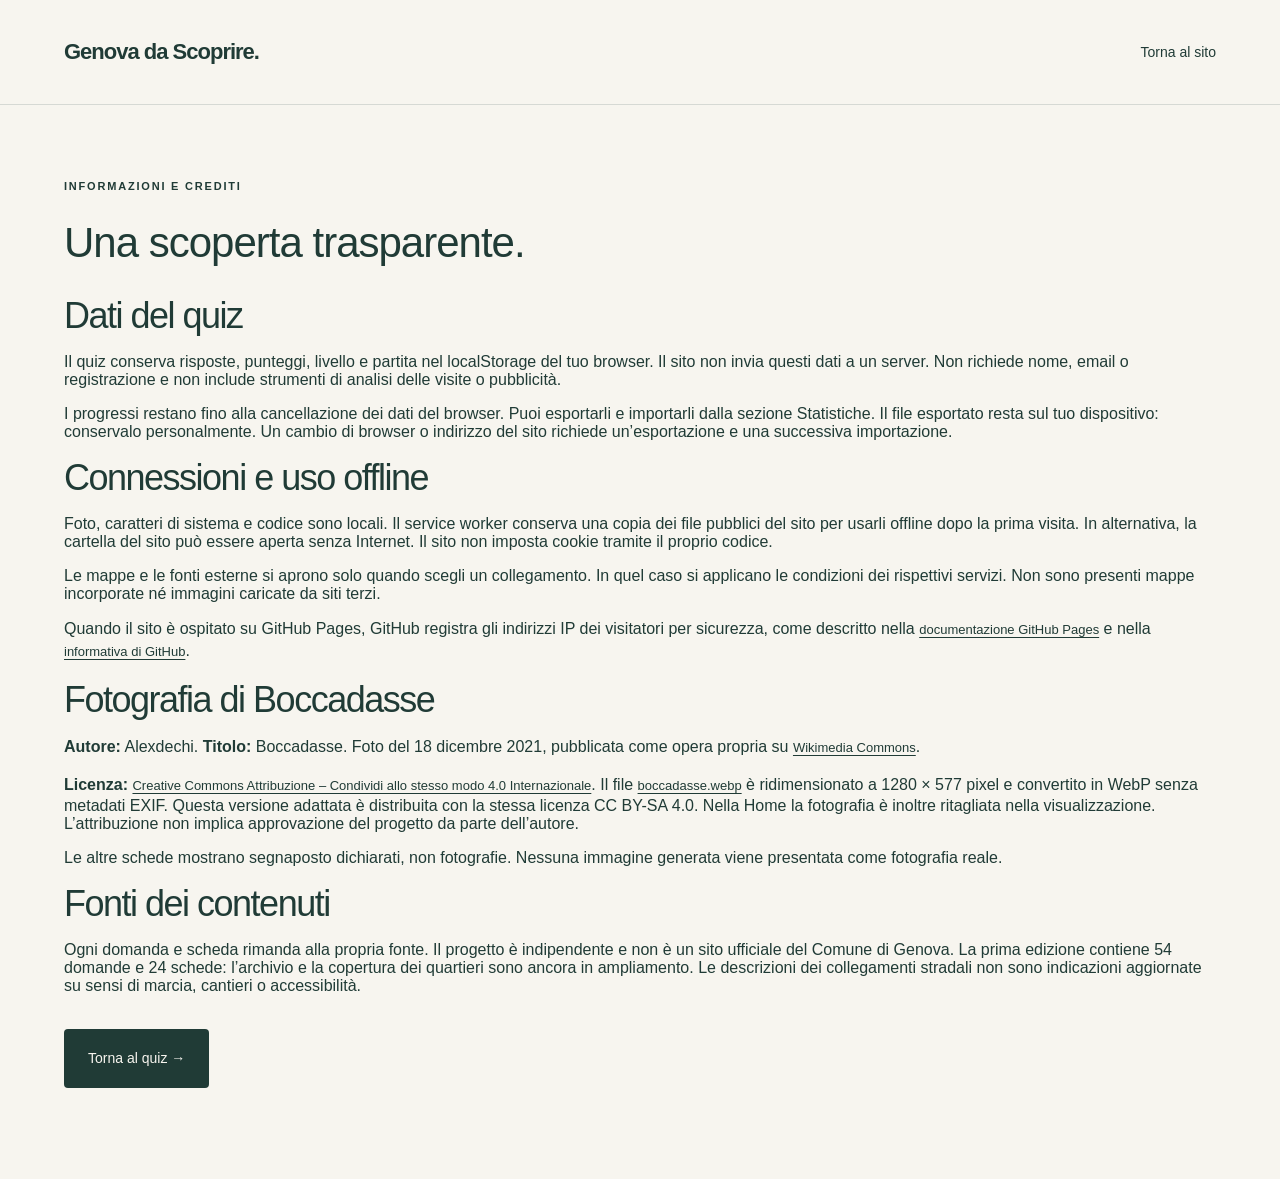
==== informazioni.html @ e796b28d "Prepara Genova da Scoprire con quiz, luoghi e statistiche Versione verificata in ramo separato. Ness" ====
<!doctype html>
<html lang="it"><head><meta charset="utf-8"><meta name="viewport" content="width=device-width, initial-scale=1"><meta name="referrer" content="no-referrer"><title>Informazioni e crediti — Genova da Scoprire</title><link rel="stylesheet" href="style.css"></head>
<body><header class="header"><a class="brand" href="index.html">Genova da Scoprire.</a><nav aria-label="Navigazione"><a href="index.html">Torna al sito</a></nav></header><main class="section">
<p class="eyebrow">INFORMAZIONI E CREDITI</p><h1 style="font-size:42px;letter-spacing:-1px">Una scoperta trasparente.</h1>
<h2>Dati del quiz</h2><p>Il quiz conserva risposte, punteggi, livello e partita nel localStorage del tuo browser. Il sito non invia questi dati a un server. Non richiede nome, email o registrazione e non include strumenti di analisi delle visite o pubblicità.</p><p>I progressi restano fino alla cancellazione dei dati del browser. Puoi esportarli e importarli dalla sezione Statistiche. Il file esportato resta sul tuo dispositivo: conservalo personalmente. Un cambio di browser o indirizzo del sito richiede un’esportazione e una successiva importazione.</p>
<h2>Connessioni e uso offline</h2><p>Foto, caratteri di sistema e codice sono locali. Il service worker conserva una copia dei file pubblici del sito per usarli offline dopo la prima visita. In alternativa, la cartella del sito può essere aperta senza Internet. Il sito non imposta cookie tramite il proprio codice.</p><p>Le mappe e le fonti esterne si aprono solo quando scegli un collegamento. In quel caso si applicano le condizioni dei rispettivi servizi. Non sono presenti mappe incorporate né immagini caricate da siti terzi.</p><p>Quando il sito è ospitato su GitHub Pages, GitHub registra gli indirizzi IP dei visitatori per sicurezza, come descritto nella <a class="text-link" href="https://docs.github.com/en/pages/getting-started-with-github-pages/what-is-github-pages" target="_blank" rel="noopener noreferrer">documentazione GitHub Pages</a> e nella <a class="text-link" href="https://docs.github.com/en/site-policy/privacy-policies/github-general-privacy-statement" target="_blank" rel="noopener noreferrer">informativa di GitHub</a>.</p>
<h2>Fotografia di Boccadasse</h2><p><strong>Autore:</strong> Alexdechi. <strong>Titolo:</strong> Boccadasse. Foto del 18 dicembre 2021, pubblicata come opera propria su <a class="text-link" href="https://commons.wikimedia.org/wiki/File:Boccadasse.jpg" target="_blank" rel="noopener noreferrer">Wikimedia Commons</a>.</p><p><strong>Licenza:</strong> <a class="text-link" href="https://creativecommons.org/licenses/by-sa/4.0/" target="_blank" rel="noopener noreferrer">Creative Commons Attribuzione – Condividi allo stesso modo 4.0 Internazionale</a>. Il file <a class="text-link" href="assets/boccadasse.webp">boccadasse.webp</a> è ridimensionato a 1280 × 577 pixel e convertito in WebP senza metadati EXIF. Questa versione adattata è distribuita con la stessa licenza CC BY-SA 4.0. Nella Home la fotografia è inoltre ritagliata nella visualizzazione. L’attribuzione non implica approvazione del progetto da parte dell’autore.</p><p>Le altre schede mostrano segnaposto dichiarati, non fotografie. Nessuna immagine generata viene presentata come fotografia reale.</p>
<h2>Fonti dei contenuti</h2><p>Ogni domanda e scheda rimanda alla propria fonte. Il progetto è indipendente e non è un sito ufficiale del Comune di Genova. La prima edizione contiene 54 domande e 24 schede: l’archivio e la copertura dei quartieri sono ancora in ampliamento. Le descrizioni dei collegamenti stradali non sono indicazioni aggiornate su sensi di marcia, cantieri o accessibilità.</p><p><a class="button" href="index.html#quiz">Torna al quiz →</a></p></main></body></html>
---- style.css ----
:root{--paper:#f7f5ef;--ink:#203b36;--accent:#d9fa72;--muted:#67756b}*{box-sizing:border-box}html{scroll-behavior:smooth;scroll-padding-top:24px}body{margin:0;background:var(--paper);color:var(--ink);font-family:Arial,Helvetica,sans-serif}a{color:inherit;text-decoration:none}button{font:inherit;color:inherit;cursor:pointer}button,a{-webkit-tap-highlight-color:transparent}a:focus-visible,button:focus-visible{outline:3px solid #ae562f;outline-offset:5px}.header{max-width:1440px;margin:auto;padding:30px 5%;display:flex;justify-content:space-between;align-items:center;border-bottom:1px solid #203b3626}.brand{font-weight:800;font-size:22px;letter-spacing:-1px}.brand-dot{color:#8a9c35}.mark{display:inline-flex;background:var(--ink);color:var(--accent);width:33px;height:33px;align-items:center;justify-content:center;border-radius:50%;margin-right:8px}nav{display:flex;gap:30px;align-items:center;font-size:14px}.nav-button{border:1px solid #203b3660;border-radius:30px;padding:13px 20px}.hero{max-width:1440px;margin:auto;padding:64px 5% 60px;display:grid;grid-template-columns:1fr 1fr;gap:60px}.eyebrow{font-size:11px;letter-spacing:1.8px;font-weight:700;margin:0 0 22px}h1{font-size:clamp(52px,6vw,86px);font-weight:500;line-height:1.02;letter-spacing:-5px;margin:30px 0}h1 em{font-family:Georgia,serif;font-weight:400}.intro{max-width:350px;font-size:17px;line-height:1.65;color:var(--muted)}.button{display:inline-flex;gap:35px;background:var(--ink);color:var(--paper);padding:19px 24px;border-radius:4px;font-size:14px;margin-top:18px}.button:hover{background:#34594e}.hero-note{font-size:11px;display:flex;gap:10px;align-items:center;margin-top:36px;color:var(--muted)}.small-line{width:25px;height:1px;background:var(--muted)}.hero-art{min-height:515px;background:#cad6c9;position:relative;overflow:hidden;border-radius:130px 8px 8px 8px;isolation:isolate}.sun{width:125px;height:125px;background:#f5e6ac;border-radius:50%;position:absolute;top:75px;right:65px}.sea{position:absolute;bottom:0;width:100%;height:43%;background:repeating-linear-gradient(175deg,#5f8d89 0px,#5f8d89 30px,#769e96 31px,#769e96 33px)}.buildings{position:absolute;bottom:30%;left:7%;right:7%;height:50%;display:flex;align-items:flex-end;transform:rotate(-3deg)}.house{position:relative;flex:1;background:#b95e43;border-top:13px solid #654a3e;box-shadow:5px 0 0 #203b3620}.house:after{content:"";position:absolute;inset:20px 13px;background:repeating-linear-gradient(0deg,transparent 0 21px,#394f45 21px 39px,transparent 39px 59px);border-left:6px solid #ffffff30;border-right:6px solid #ffffff30}.h1{height:68%;background:#c99a59}.h2{height:94%;background:#c76d54}.h3{height:80%;background:#e0bf8a}.h4{height:100%;background:#cb9665}.h5{height:60%;background:#b65a46}.art-caption{position:absolute;bottom:20px;left:25px;right:25px;display:flex;justify-content:space-between;color:white;font-size:10px;letter-spacing:1px}.art-stamp{position:absolute;bottom:75px;right:25px;border-radius:50%;width:105px;height:105px;background:var(--accent);display:flex;align-items:center;justify-content:center;transform:rotate(10deg);font-family:Georgia,serif;font-style:italic;font-size:21px;text-align:center}.ticker{background:var(--accent);padding:22px 5%;display:flex;justify-content:space-around;gap:25px;font-size:11px;letter-spacing:2px;align-items:center}.ticker b{font-size:22px}.section{max-width:1440px;margin:auto;padding:75px 5%}.section-heading{display:flex;justify-content:space-between;align-items:end;gap:20px}h2{font-size:36px;font-weight:500;letter-spacing:-1.5px;margin:0}.section-heading>p{font-size:14px;color:var(--muted);line-height:1.6}.filters{display:flex;gap:10px;flex-wrap:wrap;margin:32px 0}.filters button{border:1px solid #203b362b;padding:11px 19px;background:transparent;border-radius:25px;font-size:12px}.filters button.active{color:var(--paper);background:var(--ink)}.cards{display:grid;grid-template-columns:repeat(3,1fr);gap:25px}.card[hidden]{display:none}.card-art{height:220px;position:relative;overflow:hidden;border-radius:5px}.card-art>span{position:absolute;top:15px;left:15px;background:var(--paper);border-radius:50%;width:30px;height:30px;display:grid;place-items:center;font-size:11px;z-index:2}.alley{background:linear-gradient(80deg,#c28b63 0 34%,transparent 34%),linear-gradient(-80deg,#bb674d 0 34%,#d4d9bf 34%)}.arch{position:absolute;bottom:0;left:38%;width:25%;height:65%;background:#345347;border-radius:80px 80px 0 0;border:12px solid #d8bc8b}.coast{background:linear-gradient(#b9d0c8 55%,#648e8d 55%)}.mini-houses{position:absolute;bottom:30%;left:15%;width:72%;height:48%;background:linear-gradient(90deg,#bb6851 0 22%,#d6b47a 22% 43%,#df9675 43% 65%,#e3cba4 65% 83%,#bd7752 83%);clip-path:polygon(0 30%,22% 30%,22% 0,43% 0,43% 15%,65% 15%,65% 35%,83% 35%,83% 20%,100% 20%,100% 100%,0 100%)}.hills{background:linear-gradient(#d0dccb 60%,#70978c 60%)}.hill-line{position:absolute;bottom:0;left:-10%;height:70%;width:120%;background:repeating-linear-gradient(90deg,#b58766 0 18px,#d1ac80 18px 38px);clip-path:polygon(0 75%,15% 50%,25% 55%,38% 30%,48% 40%,55% 20%,65% 45%,75% 30%,90% 70%,100% 65%,100% 100%,0 100%)}.card-info{padding:24px 0}.card-info .eyebrow{margin-bottom:12px;font-size:10px}h3{font-weight:500;font-size:23px;letter-spacing:-.7px;margin:0 0 13px}.card-info>p:not(.eyebrow){font-size:14px;line-height:1.7;color:var(--muted)}.detail{width:100%;display:flex;justify-content:space-between;background:none;border:0;border-top:1px solid #203b3630;padding:17px 0 0;margin-top:22px;text-align:left;font-size:12px}.filter-status{font-size:12px;color:var(--muted)}.about{position:relative;border-top:1px solid #203b3630;padding-right:25%}.about>p:not(.eyebrow){max-width:660px;line-height:1.8;color:var(--muted)}.about-symbol{position:absolute;right:8%;top:75px;font-size:100px;color:#a0ad64}footer{padding:30px 5%;border-top:1px solid #203b3630;display:flex;align-items:center;justify-content:space-between;font-size:12px}footer p{color:var(--muted)}dialog{border:0;background:var(--paper);color:var(--ink);border-radius:12px;padding:40px;max-width:560px;width:calc(100% - 32px)}dialog::backdrop{background:#142c29aa}dialog h2{margin-bottom:20px}dialog p{line-height:1.7}.close{position:absolute;right:15px;top:10px;font-size:28px;border:0;background:none}.dialog-tip{padding:15px;background:#e7ecdc;font-size:14px}@media(max-width:800px){.header{padding:20px 5%}.brand{font-size:18px}nav{gap:15px}nav .nav-button{display:none}.hero{gap:25px;padding-top:35px}h1{font-size:58px;letter-spacing:-3px}.hero-art{min-height:440px}.art-caption{flex-direction:column;gap:7px}.section-heading{align-items:start;flex-direction:column}.cards{gap:18px}h3{font-size:20px}.ticker{overflow:hidden;white-space:nowrap}.ticker span:last-child,.ticker b:last-of-type{display:none}}@media(max-width:580px){nav{font-size:12px}.mark{display:none}.hero{grid-template-columns:1fr}.hero-art{min-height:360px;order:2;border-radius:80px 8px 8px 8px}.hero-note{margin-top:24px}h1{font-size:64px}.hero-copy .eyebrow{font-size:9px}.cards{grid-template-columns:1fr}.card-art{height:240px}.section{padding:45px 5%}h2{font-size:30px}.ticker{justify-content:flex-start;font-size:9px}.ticker span:nth-of-type(3){display:none}.about{padding-right:5%}.about-symbol{display:none}footer{flex-wrap:wrap;gap:20px}footer p{display:none}}@media(prefers-reduced-motion:reduce){html{scroll-behavior:auto}}

/* Quiz */
[hidden]{display:none!important}
.quiz{border-top:1px solid #203b3630}
.quiz>p:not(.eyebrow){color:var(--muted);line-height:1.7}
#quiz-questions{display:grid;grid-template-columns:1fr;gap:22px;margin-top:32px}
.quiz fieldset{min-width:0;margin:0;padding:22px;border:1px solid #203b3640;border-radius:8px}
.quiz legend{padding:0 8px;font-weight:700;line-height:1.5}
.quiz label{display:flex;align-items:center;gap:12px;padding:12px 8px;cursor:pointer;border-radius:4px;line-height:1.5}
.quiz label:hover{background:#e7ecdc}
.quiz input{accent-color:var(--ink);width:18px;height:18px;flex-shrink:0}
.quiz input:focus-visible{outline:3px solid #ae562f;outline-offset:3px}
.quiz .button{border:0}
.quiz-feedback{border-top:1px solid #203b3630;padding-top:14px;font-size:14px;line-height:1.6}
.quiz-correct{background:#edf4db}
#quiz-result{margin-top:28px;padding:24px;background:#e7ecdc;border-radius:8px}
#quiz-score{scroll-margin-top:30px}
@media(max-width:800px){#quiz-questions{grid-template-columns:1fr}.header nav{flex-wrap:wrap;gap:12px}}
@media(max-width:580px){.header{gap:12px;flex-wrap:wrap}}
.quiz-incorrect{background:#faeee5}
.quiz-actions{display:flex;align-items:center;gap:24px;flex-wrap:wrap;margin-top:20px}
.quiz-actions .button{margin-top:0}
.quiz-reset{background:transparent;border:1px solid #203b3660;border-radius:4px;padding:14px 18px}
#quiz-progress{font-weight:700}
#quiz-storage{font-size:13px}
.quiz legend:focus{outline:3px solid #ae562f;outline-offset:4px}

/* Genova da Scoprire: conserva la palette e la struttura del progetto originale. */
.header{gap:24px}.header nav a{padding:10px 0;min-height:44px;display:inline-flex;align-items:center}.hero{align-items:center}.hero h1{font-size:clamp(52px,6.5vw,90px);letter-spacing:-4px}.subtitle{font-size:21px;line-height:1.5;max-width:460px}.intro{max-width:450px}.hero-actions{display:flex;flex-wrap:wrap;gap:12px}.button{border:0;min-height:48px;line-height:1.5}.button.secondary{background:transparent;border:1px solid var(--ink);color:var(--ink)}.hero-photo{margin:0;align-self:stretch;display:flex;flex-direction:column;min-width:0}.hero-photo>img{width:100%;height:490px;object-fit:cover;border-radius:120px 8px 8px 8px;object-position:55% center}.hero-photo figcaption{font-size:11px;line-height:1.6;padding-top:14px;color:var(--muted)}.hero-photo figcaption>span{display:block;letter-spacing:1.4px;font-weight:bold;margin-bottom:6px}.hero-photo figcaption a{text-decoration:underline}.explore-controls{display:grid;grid-template-columns:2fr 1fr;gap:20px;margin-top:28px}.explore-controls label{display:grid;gap:9px;font-size:14px}.explore-controls input,.explore-controls select{width:100%;min-width:0;padding:14px 12px;background:#fffdf8;border:1px solid #203b3655;border-radius:6px;font:inherit;color:var(--ink)}.cards>.card{border-bottom:1px solid #203b3630}.card>img{width:100%;height:190px;object-fit:cover;border-radius:6px}.photo-placeholder{height:190px;display:flex;flex-direction:column;justify-content:center;align-items:center;gap:8px;border-radius:6px;background:#e6eadf;color:#4d6257;text-align:center;padding:20px}.photo-placeholder>span:first-child{font-family:Georgia,serif;font-size:34px;color:#82915f}.photo-placeholder>span:nth-child(2){font-family:Georgia,serif;font-size:20px}.photo-placeholder small{font-size:11px}.card-info .eyebrow{line-height:1.6}.detail{min-height:48px;font-size:14px}.muted{font-size:13px;color:var(--muted);line-height:1.7}.level-grid{display:grid;grid-template-columns:repeat(3,1fr);gap:16px;margin:28px 0}.level-card{display:flex;flex-direction:column;text-align:left;gap:15px;border:1px solid #203b3650;background:transparent;padding:24px 20px;border-radius:8px;min-height:190px}.level-card .eyebrow{margin:0;font-size:10px;line-height:1.6}.level-card strong{font-family:Georgia,serif;font-size:25px;font-weight:400}.level-card>span:last-child{font-size:14px;line-height:1.6}.level-card:hover{background:#e7ecdc}.level-card.selected{background:var(--ink);color:var(--paper)}.quiz-top{display:flex;justify-content:space-between;gap:15px;flex-wrap:wrap}progress{width:100%;height:8px;accent-color:var(--ink)}.quiz label{min-height:52px;margin:8px 0;border:1px solid #203b3630;padding:14px}.quiz label.answer-correct{background:#e4efca;border-color:#64773a}.quiz label.answer-wrong{background:#f6e3d7;border-color:#a66040}.quiz label:has(input:disabled){cursor:default}.quiz input:disabled{opacity:1}.quiz legend{font-size:20px}.text-link{text-decoration:underline;text-underline-offset:3px;font-size:13px;line-height:1.7;overflow-wrap:anywhere}.statistics{border-top:1px solid #203b3630}.statistics>p{line-height:1.7}.stats-grid{display:grid;grid-template-columns:repeat(3,1fr);gap:18px;margin:30px 0}.stats-grid>div{padding:28px 20px;background:#e7ecdc;border-radius:8px;display:grid;gap:12px}.stats-grid strong{font-family:Georgia,serif;font-size:42px;font-weight:400}.stats-grid span{font-size:14px}.table-scroll{overflow-x:auto}table{border-collapse:collapse;width:100%;text-align:left;font-size:14px}caption{text-align:left;font-weight:bold;padding:15px 0}th,td{padding:16px 12px;border-bottom:1px solid #203b3630;line-height:1.5}thead{background:#e7ecdc}.backup-controls{display:flex;gap:12px;flex-wrap:wrap;margin-top:25px}.quiz-reset{min-height:48px}.import-label{display:flex;align-items:center;gap:10px;flex-wrap:wrap;cursor:pointer}.import-label input{font:inherit;max-width:220px;font-size:12px}details{margin-top:24px;font-size:14px;line-height:1.7}summary{cursor:pointer;min-height:44px;padding:12px 0;font-weight:bold}#dialog-image>img{width:100%;height:auto;border-radius:6px}dialog{max-height:90vh;overflow:auto}dialog h3{margin-top:25px}.skip-link{position:absolute;top:-100px;left:15px;background:var(--ink);color:white;padding:16px;z-index:10}.skip-link:focus{top:10px}input:focus-visible,select:focus-visible,summary:focus-visible{outline:3px solid #ae562f;outline-offset:4px}
@media(min-width:1100px){.cards{grid-template-columns:repeat(4,1fr)}}
@media(max-width:900px){.header{flex-wrap:wrap}.header nav{gap:22px}.hero{gap:30px}.hero-photo>img{height:440px}.hero h1{font-size:62px}.level-card{padding:20px 16px}.level-card strong{font-size:22px}}
@media(max-width:650px){.hero{grid-template-columns:1fr}.hero h1{font-size:64px;letter-spacing:-3px}.hero-photo>img{height:320px;border-radius:70px 6px 6px 6px}.hero-note{line-height:1.6}.explore-controls{grid-template-columns:1fr}.level-grid{grid-template-columns:1fr}.level-card{min-height:0;gap:10px}.stats-grid{gap:8px}.stats-grid>div{padding:20px 10px}.stats-grid strong{font-size:32px}.stats-grid span{font-size:12px}.cards{grid-template-columns:1fr}.header nav{width:100%;justify-content:space-between;gap:8px;font-size:13px}.header .brand{font-size:22px}.ticker{gap:18px}.ticker span:nth-of-type(n+4),.ticker b:nth-of-type(n+3){display:none}.about{padding-right:5%}dialog{padding:34px 24px}.quiz fieldset{padding:18px 12px}.quiz legend{font-size:18px}}
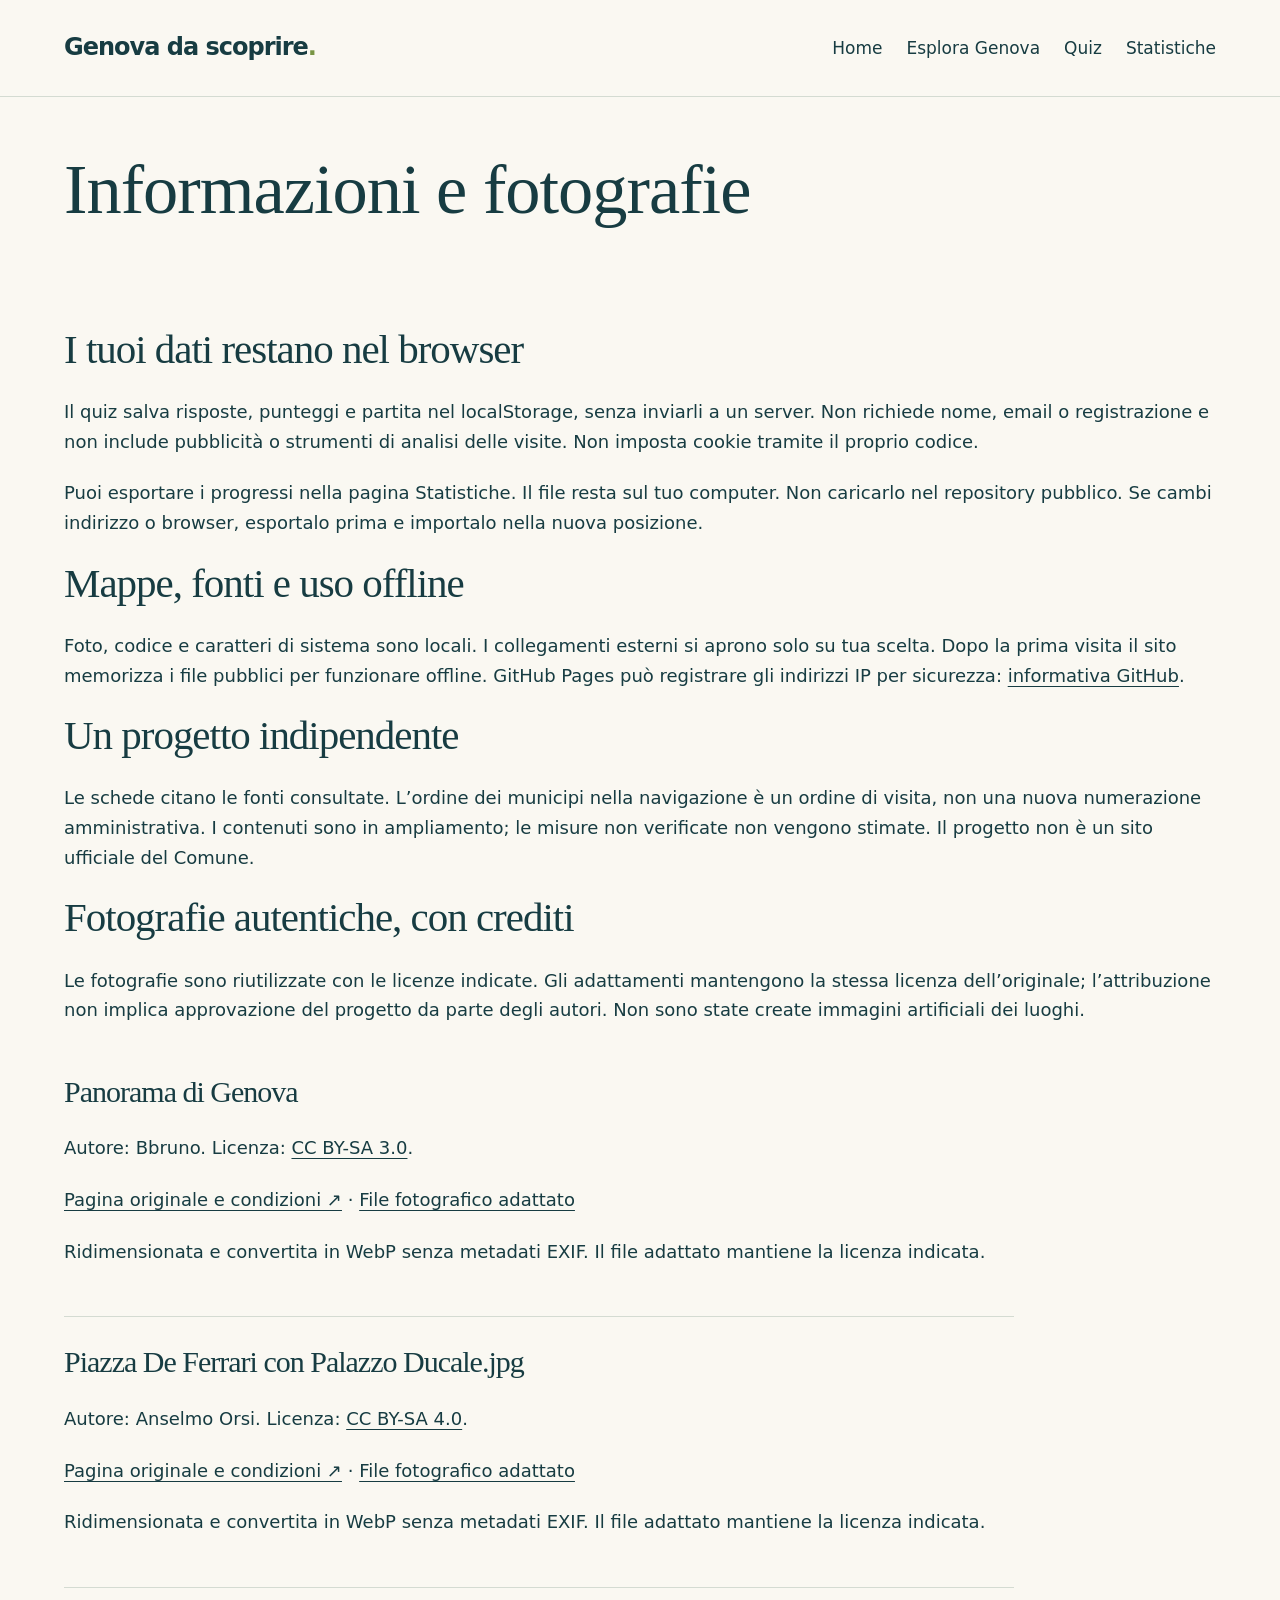
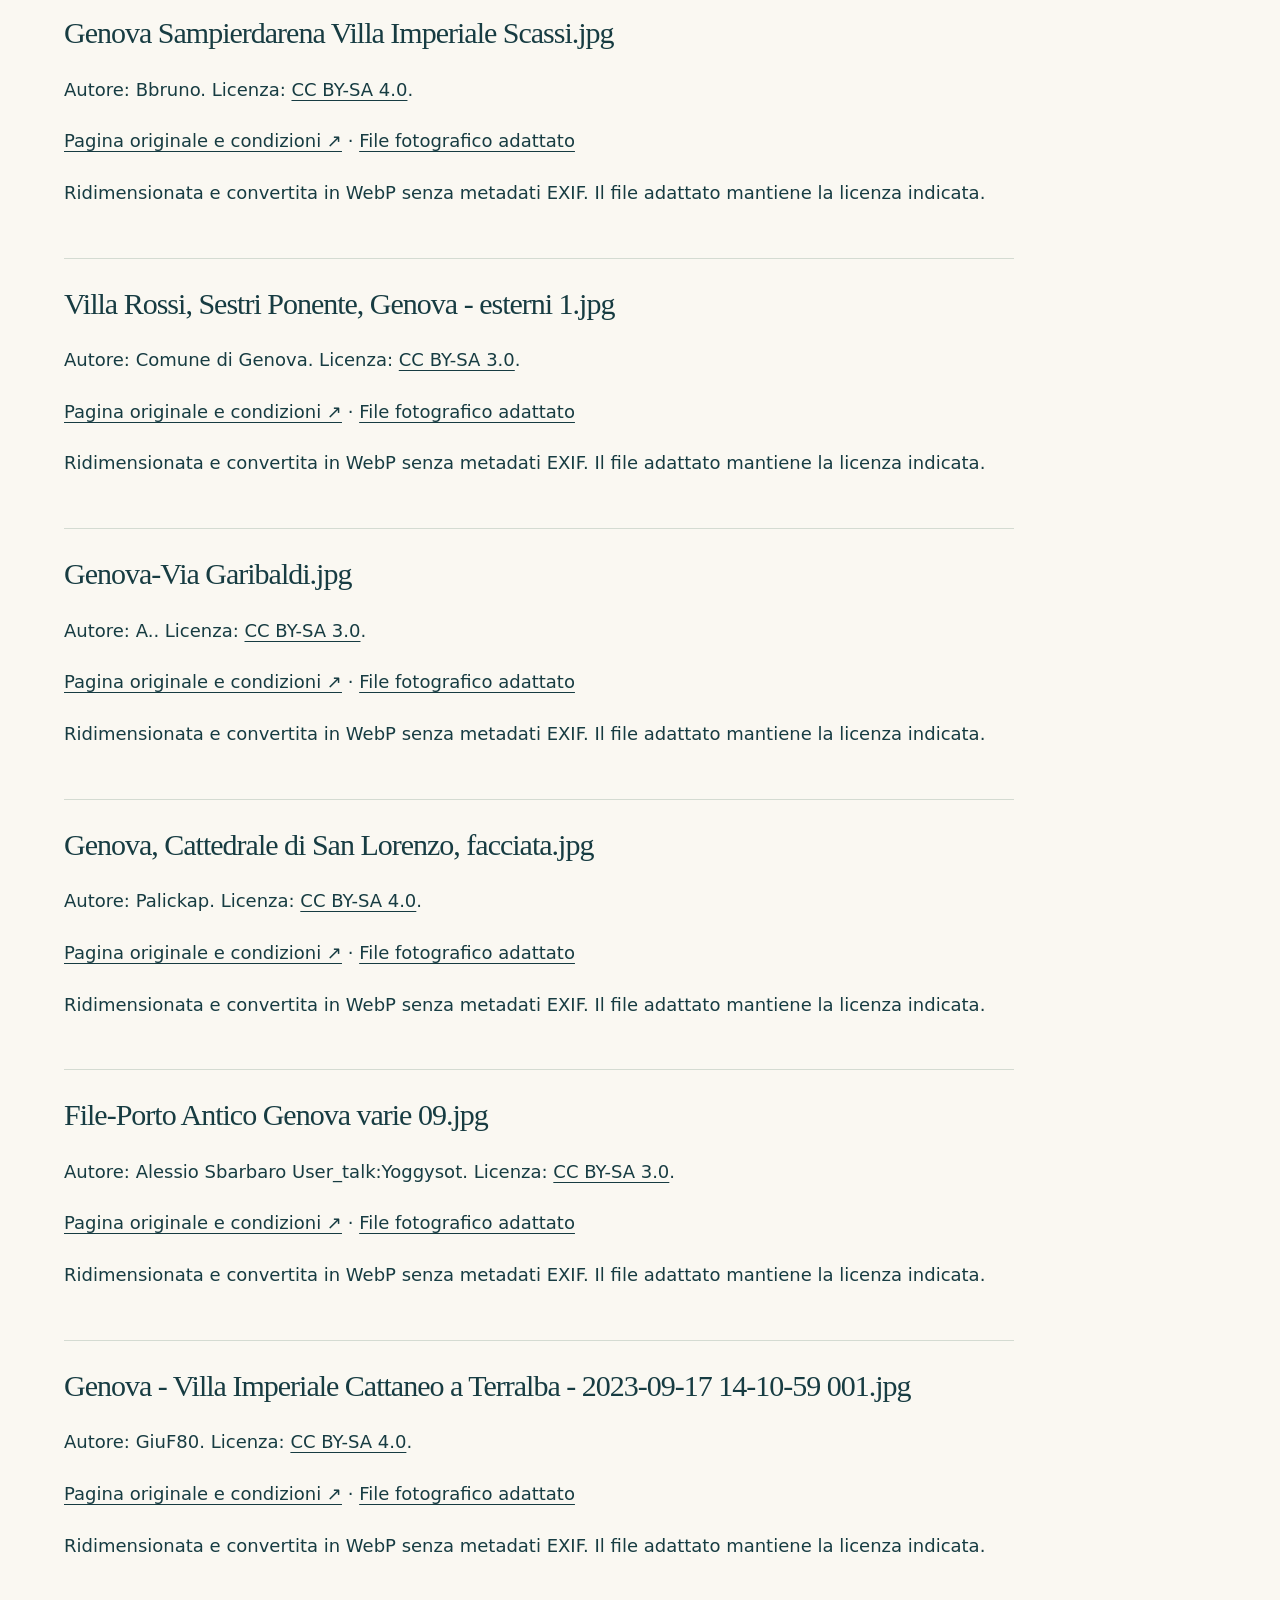
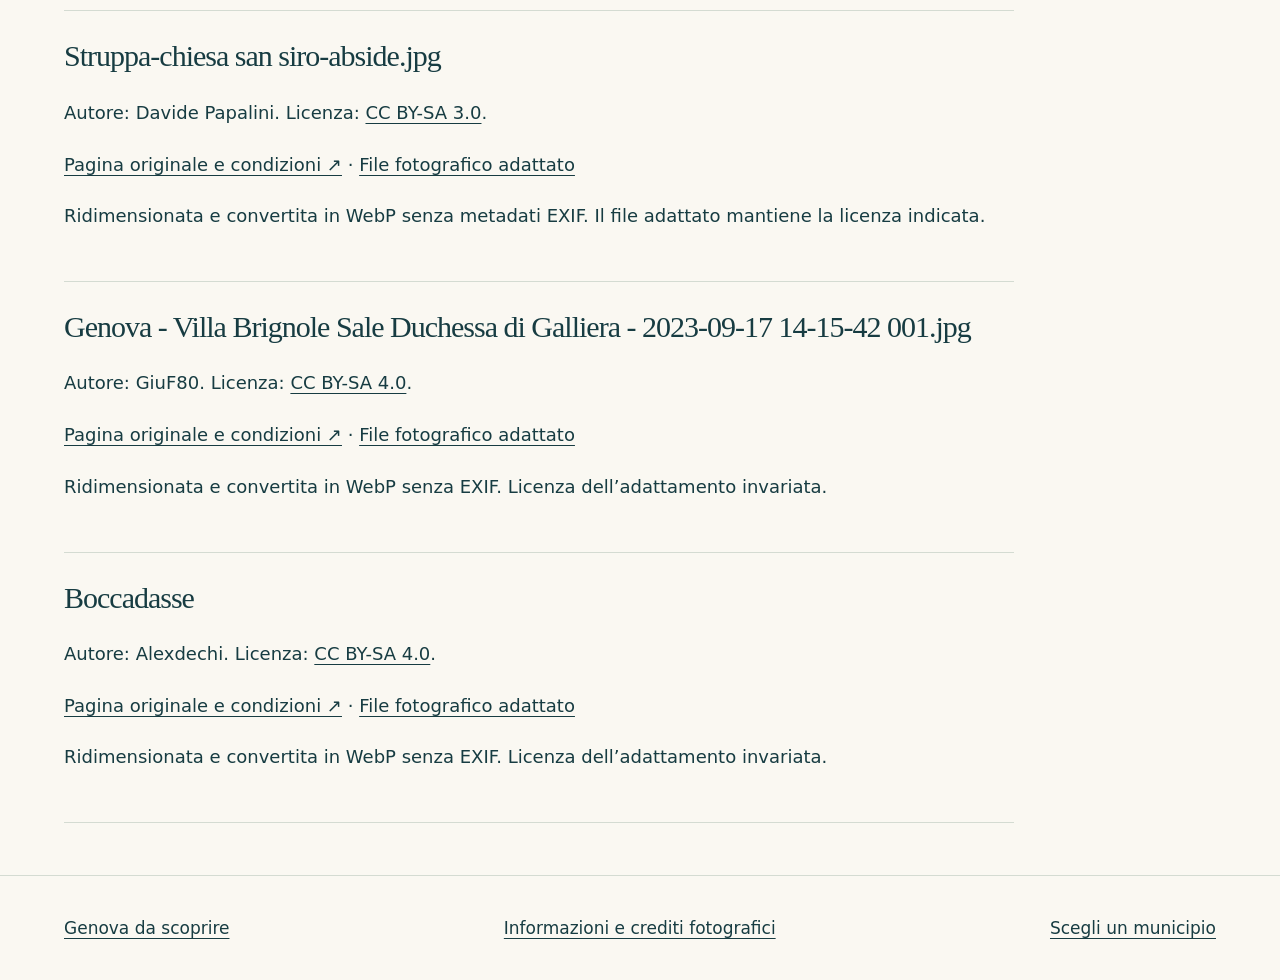
==== commit 23ee9a57: "Prepara navigazione turistica per municipi, quiz separato e SEO Home con panorama autentico, pagine " ====
--- a/informazioni.html
+++ b/informazioni.html
@@ -1,8 +1 @@
-<!doctype html>
-<html lang="it"><head><meta charset="utf-8"><meta name="viewport" content="width=device-width, initial-scale=1"><meta name="referrer" content="no-referrer"><title>Informazioni e crediti — Genova da Scoprire</title><link rel="stylesheet" href="style.css"></head>
-<body><header class="header"><a class="brand" href="index.html">Genova da Scoprire.</a><nav aria-label="Navigazione"><a href="index.html">Torna al sito</a></nav></header><main class="section">
-<p class="eyebrow">INFORMAZIONI E CREDITI</p><h1 style="font-size:42px;letter-spacing:-1px">Una scoperta trasparente.</h1>
-<h2>Dati del quiz</h2><p>Il quiz conserva risposte, punteggi, livello e partita nel localStorage del tuo browser. Il sito non invia questi dati a un server. Non richiede nome, email o registrazione e non include strumenti di analisi delle visite o pubblicità.</p><p>I progressi restano fino alla cancellazione dei dati del browser. Puoi esportarli e importarli dalla sezione Statistiche. Il file esportato resta sul tuo dispositivo: conservalo personalmente. Un cambio di browser o indirizzo del sito richiede un’esportazione e una successiva importazione.</p>
-<h2>Connessioni e uso offline</h2><p>Foto, caratteri di sistema e codice sono locali. Il service worker conserva una copia dei file pubblici del sito per usarli offline dopo la prima visita. In alternativa, la cartella del sito può essere aperta senza Internet. Il sito non imposta cookie tramite il proprio codice.</p><p>Le mappe e le fonti esterne si aprono solo quando scegli un collegamento. In quel caso si applicano le condizioni dei rispettivi servizi. Non sono presenti mappe incorporate né immagini caricate da siti terzi.</p><p>Quando il sito è ospitato su GitHub Pages, GitHub registra gli indirizzi IP dei visitatori per sicurezza, come descritto nella <a class="text-link" href="https://docs.github.com/en/pages/getting-started-with-github-pages/what-is-github-pages" target="_blank" rel="noopener noreferrer">documentazione GitHub Pages</a> e nella <a class="text-link" href="https://docs.github.com/en/site-policy/privacy-policies/github-general-privacy-statement" target="_blank" rel="noopener noreferrer">informativa di GitHub</a>.</p>
-<h2>Fotografia di Boccadasse</h2><p><strong>Autore:</strong> Alexdechi. <strong>Titolo:</strong> Boccadasse. Foto del 18 dicembre 2021, pubblicata come opera propria su <a class="text-link" href="https://commons.wikimedia.org/wiki/File:Boccadasse.jpg" target="_blank" rel="noopener noreferrer">Wikimedia Commons</a>.</p><p><strong>Licenza:</strong> <a class="text-link" href="https://creativecommons.org/licenses/by-sa/4.0/" target="_blank" rel="noopener noreferrer">Creative Commons Attribuzione – Condividi allo stesso modo 4.0 Internazionale</a>. Il file <a class="text-link" href="assets/boccadasse.webp">boccadasse.webp</a> è ridimensionato a 1280 × 577 pixel e convertito in WebP senza metadati EXIF. Questa versione adattata è distribuita con la stessa licenza CC BY-SA 4.0. Nella Home la fotografia è inoltre ritagliata nella visualizzazione. L’attribuzione non implica approvazione del progetto da parte dell’autore.</p><p>Le altre schede mostrano segnaposto dichiarati, non fotografie. Nessuna immagine generata viene presentata come fotografia reale.</p>
-<h2>Fonti dei contenuti</h2><p>Ogni domanda e scheda rimanda alla propria fonte. Il progetto è indipendente e non è un sito ufficiale del Comune di Genova. La prima edizione contiene 54 domande e 24 schede: l’archivio e la copertura dei quartieri sono ancora in ampliamento. Le descrizioni dei collegamenti stradali non sono indicazioni aggiornate su sensi di marcia, cantieri o accessibilità.</p><p><a class="button" href="index.html#quiz">Torna al quiz →</a></p></main></body></html>
+<!doctype html><html lang="it"><head><meta charset="utf-8"><meta name="viewport" content="width=device-width, initial-scale=1"><meta name="referrer" content="no-referrer"><meta name="theme-color" content="#173c42"><title>Dati e crediti fotografici | Genova da scoprire</title><meta name="description" content="Fonti, autori e licenze delle fotografie di Genova da scoprire. Informazioni sui progressi del quiz e sull’uso offline."><meta name="robots" content="index,follow"><link rel="canonical" href="https://jdfb22bkrt-beep.github.io/Strade-genova-/informazioni.html"><meta property="og:title" content="Dati e crediti fotografici | Genova da scoprire"><meta property="og:description" content="Fonti, autori e licenze delle fotografie di Genova da scoprire. Informazioni sui progressi del quiz e sull’uso offline."><meta property="og:type" content="website"><meta property="og:url" content="https://jdfb22bkrt-beep.github.io/Strade-genova-/informazioni.html"><meta property="og:image" content="https://jdfb22bkrt-beep.github.io/Strade-genova-/assets/panorama.webp"><meta property="og:locale" content="it_IT"><link rel="stylesheet" href="style.css"><script src="navigation.js" defer></script></head><body><a class="skip" href="#contenuto">Vai al contenuto</a><header><a class="brand" href="index.html">Genova da scoprire<span aria-hidden="true">.</span></a><nav aria-label="Menu principale"><a href="index.html" >Home</a><a href="esplora.html" >Esplora Genova</a><a href="quiz.html" >Quiz</a><a href="statistiche.html" >Statistiche</a></nav></header><main id="contenuto"><section class="page-head"><h1>Informazioni e fotografie</h1></section><section class="section"><h2>I tuoi dati restano nel browser</h2><p>Il quiz salva risposte, punteggi e partita nel localStorage, senza inviarli a un server. Non richiede nome, email o registrazione e non include pubblicità o strumenti di analisi delle visite. Non imposta cookie tramite il proprio codice.</p><p>Puoi esportare i progressi nella pagina Statistiche. Il file resta sul tuo computer. Non caricarlo nel repository pubblico. Se cambi indirizzo o browser, esportalo prima e importalo nella nuova posizione.</p><h2>Mappe, fonti e uso offline</h2><p>Foto, codice e caratteri di sistema sono locali. I collegamenti esterni si aprono solo su tua scelta. Dopo la prima visita il sito memorizza i file pubblici per funzionare offline. GitHub Pages può registrare gli indirizzi IP per sicurezza: <a href="https://docs.github.com/en/site-policy/privacy-policies/github-general-privacy-statement" target="_blank" rel="noopener noreferrer">informativa GitHub</a>.</p><h2>Un progetto indipendente</h2><p>Le schede citano le fonti consultate. L’ordine dei municipi nella navigazione è un ordine di visita, non una nuova numerazione amministrativa. I contenuti sono in ampliamento; le misure non verificate non vengono stimate. Il progetto non è un sito ufficiale del Comune.</p><h2>Fotografie autentiche, con crediti</h2><p>Le fotografie sono riutilizzate con le licenze indicate. Gli adattamenti mantengono la stessa licenza dell’originale; l’attribuzione non implica approvazione del progetto da parte degli autori. Non sono state create immagini artificiali dei luoghi.</p><article class="credit"><h2>Panorama di Genova</h2><p>Autore: Bbruno. Licenza: <a href="https://creativecommons.org/licenses/by-sa/3.0" target="_blank" rel="noopener noreferrer">CC BY-SA 3.0</a>.</p><p><a href="https://commons.wikimedia.org/wiki/File:Panorama_da_Spianata_Castelletto.JPG" target="_blank" rel="noopener noreferrer">Pagina originale e condizioni ↗</a> · <a href="assets/panorama.webp">File fotografico adattato</a></p><p>Ridimensionata e convertita in WebP senza metadati EXIF. Il file adattato mantiene la licenza indicata.</p></article><article class="credit"><h2>Piazza De Ferrari con Palazzo Ducale.jpg</h2><p>Autore: Anselmo Orsi. Licenza: <a href="https://creativecommons.org/licenses/by-sa/4.0" target="_blank" rel="noopener noreferrer">CC BY-SA 4.0</a>.</p><p><a href="https://commons.wikimedia.org/wiki/File:Piazza_De_Ferrari_con_Palazzo_Ducale.jpg" target="_blank" rel="noopener noreferrer">Pagina originale e condizioni ↗</a> · <a href="assets/centro.webp">File fotografico adattato</a></p><p>Ridimensionata e convertita in WebP senza metadati EXIF. Il file adattato mantiene la licenza indicata.</p></article><article class="credit"><h2>Genova Sampierdarena Villa Imperiale Scassi.jpg</h2><p>Autore: Bbruno. Licenza: <a href="https://creativecommons.org/licenses/by-sa/4.0" target="_blank" rel="noopener noreferrer">CC BY-SA 4.0</a>.</p><p><a href="https://commons.wikimedia.org/wiki/File:Genova_Sampierdarena_Villa_Imperiale_Scassi.jpg" target="_blank" rel="noopener noreferrer">Pagina originale e condizioni ↗</a> · <a href="assets/centro-ovest.webp">File fotografico adattato</a></p><p>Ridimensionata e convertita in WebP senza metadati EXIF. Il file adattato mantiene la licenza indicata.</p></article><article class="credit"><h2>Villa Rossi, Sestri Ponente, Genova - esterni 1.jpg</h2><p>Autore: Comune di Genova. Licenza: <a href="https://creativecommons.org/licenses/by-sa/3.0" target="_blank" rel="noopener noreferrer">CC BY-SA 3.0</a>.</p><p><a href="https://commons.wikimedia.org/wiki/File:Villa_Rossi,_Sestri_Ponente,_Genova_-_esterni_1.jpg" target="_blank" rel="noopener noreferrer">Pagina originale e condizioni ↗</a> · <a href="assets/medio-ponente.webp">File fotografico adattato</a></p><p>Ridimensionata e convertita in WebP senza metadati EXIF. Il file adattato mantiene la licenza indicata.</p></article><article class="credit"><h2>Genova-Via Garibaldi.jpg</h2><p>Autore: A.. Licenza: <a href="http://creativecommons.org/licenses/by-sa/3.0/" target="_blank" rel="noopener noreferrer">CC BY-SA 3.0</a>.</p><p><a href="https://commons.wikimedia.org/wiki/File:Genova-Via_Garibaldi.jpg" target="_blank" rel="noopener noreferrer">Pagina originale e condizioni ↗</a> · <a href="assets/garibaldi.webp">File fotografico adattato</a></p><p>Ridimensionata e convertita in WebP senza metadati EXIF. Il file adattato mantiene la licenza indicata.</p></article><article class="credit"><h2>Genova, Cattedrale di San Lorenzo, facciata.jpg</h2><p>Autore: Palickap. Licenza: <a href="https://creativecommons.org/licenses/by-sa/4.0" target="_blank" rel="noopener noreferrer">CC BY-SA 4.0</a>.</p><p><a href="https://commons.wikimedia.org/wiki/File:Genova,_Cattedrale_di_San_Lorenzo,_facciata.jpg" target="_blank" rel="noopener noreferrer">Pagina originale e condizioni ↗</a> · <a href="assets/sanlorenzo.webp">File fotografico adattato</a></p><p>Ridimensionata e convertita in WebP senza metadati EXIF. Il file adattato mantiene la licenza indicata.</p></article><article class="credit"><h2>File-Porto Antico Genova varie 09.jpg</h2><p>Autore: Alessio Sbarbaro User_talk:Yoggysot. Licenza: <a href="https://creativecommons.org/licenses/by-sa/3.0" target="_blank" rel="noopener noreferrer">CC BY-SA 3.0</a>.</p><p><a href="https://commons.wikimedia.org/wiki/File:File-Porto_Antico_Genova_varie_09.jpg" target="_blank" rel="noopener noreferrer">Pagina originale e condizioni ↗</a> · <a href="assets/porto.webp">File fotografico adattato</a></p><p>Ridimensionata e convertita in WebP senza metadati EXIF. Il file adattato mantiene la licenza indicata.</p></article><article class="credit"><h2>Genova - Villa Imperiale Cattaneo a Terralba - 2023-09-17 14-10-59 001.jpg</h2><p>Autore: GiuF80. Licenza: <a href="https://creativecommons.org/licenses/by-sa/4.0" target="_blank" rel="noopener noreferrer">CC BY-SA 4.0</a>.</p><p><a href="https://commons.wikimedia.org/wiki/File:Genova_-_Villa_Imperiale_Cattaneo_a_Terralba_-_2023-09-17_14-10-59_001.jpg" target="_blank" rel="noopener noreferrer">Pagina originale e condizioni ↗</a> · <a href="assets/bassa-val-bisagno.webp">File fotografico adattato</a></p><p>Ridimensionata e convertita in WebP senza metadati EXIF. Il file adattato mantiene la licenza indicata.</p></article><article class="credit"><h2>Struppa-chiesa san siro-abside.jpg</h2><p>Autore: Davide Papalini. Licenza: <a href="https://creativecommons.org/licenses/by-sa/3.0" target="_blank" rel="noopener noreferrer">CC BY-SA 3.0</a>.</p><p><a href="https://commons.wikimedia.org/wiki/File:Struppa-chiesa_san_siro-abside.jpg" target="_blank" rel="noopener noreferrer">Pagina originale e condizioni ↗</a> · <a href="assets/media-val-bisagno.webp">File fotografico adattato</a></p><p>Ridimensionata e convertita in WebP senza metadati EXIF. Il file adattato mantiene la licenza indicata.</p></article><article class="credit"><h2>Genova - Villa Brignole Sale Duchessa di Galliera - 2023-09-17 14-15-42 001.jpg</h2><p>Autore: GiuF80. Licenza: <a href="https://creativecommons.org/licenses/by-sa/4.0" target="_blank" rel="noopener noreferrer">CC BY-SA 4.0</a>.</p><p><a href="https://commons.wikimedia.org/wiki/File:Genova_-_Villa_Brignole_Sale_Duchessa_di_Galliera_-_2023-09-17_14-15-42_001.jpg" target="_blank" rel="noopener noreferrer">Pagina originale e condizioni ↗</a> · <a href="assets/ponente.webp">File fotografico adattato</a></p><p>Ridimensionata e convertita in WebP senza EXIF. Licenza dell’adattamento invariata.</p></article><article class="credit"><h2>Boccadasse</h2><p>Autore: Alexdechi. Licenza: <a href="https://creativecommons.org/licenses/by-sa/4.0/" target="_blank" rel="noopener noreferrer">CC BY-SA 4.0</a>.</p><p><a href="https://commons.wikimedia.org/wiki/File:Boccadasse.jpg" target="_blank" rel="noopener noreferrer">Pagina originale e condizioni ↗</a> · <a href="assets/boccadasse.webp">File fotografico adattato</a></p><p>Ridimensionata e convertita in WebP senza EXIF. Licenza dell’adattamento invariata.</p></article></section></main><footer><a href="index.html">Genova da scoprire</a><a href="informazioni.html">Informazioni e crediti fotografici</a><a href="esplora.html">Scegli un municipio</a></footer></body></html>
--- a/style.css
+++ b/style.css
@@ -1,33 +1 @@
-:root{--paper:#f7f5ef;--ink:#203b36;--accent:#d9fa72;--muted:#67756b}*{box-sizing:border-box}html{scroll-behavior:smooth;scroll-padding-top:24px}body{margin:0;background:var(--paper);color:var(--ink);font-family:Arial,Helvetica,sans-serif}a{color:inherit;text-decoration:none}button{font:inherit;color:inherit;cursor:pointer}button,a{-webkit-tap-highlight-color:transparent}a:focus-visible,button:focus-visible{outline:3px solid #ae562f;outline-offset:5px}.header{max-width:1440px;margin:auto;padding:30px 5%;display:flex;justify-content:space-between;align-items:center;border-bottom:1px solid #203b3626}.brand{font-weight:800;font-size:22px;letter-spacing:-1px}.brand-dot{color:#8a9c35}.mark{display:inline-flex;background:var(--ink);color:var(--accent);width:33px;height:33px;align-items:center;justify-content:center;border-radius:50%;margin-right:8px}nav{display:flex;gap:30px;align-items:center;font-size:14px}.nav-button{border:1px solid #203b3660;border-radius:30px;padding:13px 20px}.hero{max-width:1440px;margin:auto;padding:64px 5% 60px;display:grid;grid-template-columns:1fr 1fr;gap:60px}.eyebrow{font-size:11px;letter-spacing:1.8px;font-weight:700;margin:0 0 22px}h1{font-size:clamp(52px,6vw,86px);font-weight:500;line-height:1.02;letter-spacing:-5px;margin:30px 0}h1 em{font-family:Georgia,serif;font-weight:400}.intro{max-width:350px;font-size:17px;line-height:1.65;color:var(--muted)}.button{display:inline-flex;gap:35px;background:var(--ink);color:var(--paper);padding:19px 24px;border-radius:4px;font-size:14px;margin-top:18px}.button:hover{background:#34594e}.hero-note{font-size:11px;display:flex;gap:10px;align-items:center;margin-top:36px;color:var(--muted)}.small-line{width:25px;height:1px;background:var(--muted)}.hero-art{min-height:515px;background:#cad6c9;position:relative;overflow:hidden;border-radius:130px 8px 8px 8px;isolation:isolate}.sun{width:125px;height:125px;background:#f5e6ac;border-radius:50%;position:absolute;top:75px;right:65px}.sea{position:absolute;bottom:0;width:100%;height:43%;background:repeating-linear-gradient(175deg,#5f8d89 0px,#5f8d89 30px,#769e96 31px,#769e96 33px)}.buildings{position:absolute;bottom:30%;left:7%;right:7%;height:50%;display:flex;align-items:flex-end;transform:rotate(-3deg)}.house{position:relative;flex:1;background:#b95e43;border-top:13px solid #654a3e;box-shadow:5px 0 0 #203b3620}.house:after{content:"";position:absolute;inset:20px 13px;background:repeating-linear-gradient(0deg,transparent 0 21px,#394f45 21px 39px,transparent 39px 59px);border-left:6px solid #ffffff30;border-right:6px solid #ffffff30}.h1{height:68%;background:#c99a59}.h2{height:94%;background:#c76d54}.h3{height:80%;background:#e0bf8a}.h4{height:100%;background:#cb9665}.h5{height:60%;background:#b65a46}.art-caption{position:absolute;bottom:20px;left:25px;right:25px;display:flex;justify-content:space-between;color:white;font-size:10px;letter-spacing:1px}.art-stamp{position:absolute;bottom:75px;right:25px;border-radius:50%;width:105px;height:105px;background:var(--accent);display:flex;align-items:center;justify-content:center;transform:rotate(10deg);font-family:Georgia,serif;font-style:italic;font-size:21px;text-align:center}.ticker{background:var(--accent);padding:22px 5%;display:flex;justify-content:space-around;gap:25px;font-size:11px;letter-spacing:2px;align-items:center}.ticker b{font-size:22px}.section{max-width:1440px;margin:auto;padding:75px 5%}.section-heading{display:flex;justify-content:space-between;align-items:end;gap:20px}h2{font-size:36px;font-weight:500;letter-spacing:-1.5px;margin:0}.section-heading>p{font-size:14px;color:var(--muted);line-height:1.6}.filters{display:flex;gap:10px;flex-wrap:wrap;margin:32px 0}.filters button{border:1px solid #203b362b;padding:11px 19px;background:transparent;border-radius:25px;font-size:12px}.filters button.active{color:var(--paper);background:var(--ink)}.cards{display:grid;grid-template-columns:repeat(3,1fr);gap:25px}.card[hidden]{display:none}.card-art{height:220px;position:relative;overflow:hidden;border-radius:5px}.card-art>span{position:absolute;top:15px;left:15px;background:var(--paper);border-radius:50%;width:30px;height:30px;display:grid;place-items:center;font-size:11px;z-index:2}.alley{background:linear-gradient(80deg,#c28b63 0 34%,transparent 34%),linear-gradient(-80deg,#bb674d 0 34%,#d4d9bf 34%)}.arch{position:absolute;bottom:0;left:38%;width:25%;height:65%;background:#345347;border-radius:80px 80px 0 0;border:12px solid #d8bc8b}.coast{background:linear-gradient(#b9d0c8 55%,#648e8d 55%)}.mini-houses{position:absolute;bottom:30%;left:15%;width:72%;height:48%;background:linear-gradient(90deg,#bb6851 0 22%,#d6b47a 22% 43%,#df9675 43% 65%,#e3cba4 65% 83%,#bd7752 83%);clip-path:polygon(0 30%,22% 30%,22% 0,43% 0,43% 15%,65% 15%,65% 35%,83% 35%,83% 20%,100% 20%,100% 100%,0 100%)}.hills{background:linear-gradient(#d0dccb 60%,#70978c 60%)}.hill-line{position:absolute;bottom:0;left:-10%;height:70%;width:120%;background:repeating-linear-gradient(90deg,#b58766 0 18px,#d1ac80 18px 38px);clip-path:polygon(0 75%,15% 50%,25% 55%,38% 30%,48% 40%,55% 20%,65% 45%,75% 30%,90% 70%,100% 65%,100% 100%,0 100%)}.card-info{padding:24px 0}.card-info .eyebrow{margin-bottom:12px;font-size:10px}h3{font-weight:500;font-size:23px;letter-spacing:-.7px;margin:0 0 13px}.card-info>p:not(.eyebrow){font-size:14px;line-height:1.7;color:var(--muted)}.detail{width:100%;display:flex;justify-content:space-between;background:none;border:0;border-top:1px solid #203b3630;padding:17px 0 0;margin-top:22px;text-align:left;font-size:12px}.filter-status{font-size:12px;color:var(--muted)}.about{position:relative;border-top:1px solid #203b3630;padding-right:25%}.about>p:not(.eyebrow){max-width:660px;line-height:1.8;color:var(--muted)}.about-symbol{position:absolute;right:8%;top:75px;font-size:100px;color:#a0ad64}footer{padding:30px 5%;border-top:1px solid #203b3630;display:flex;align-items:center;justify-content:space-between;font-size:12px}footer p{color:var(--muted)}dialog{border:0;background:var(--paper);color:var(--ink);border-radius:12px;padding:40px;max-width:560px;width:calc(100% - 32px)}dialog::backdrop{background:#142c29aa}dialog h2{margin-bottom:20px}dialog p{line-height:1.7}.close{position:absolute;right:15px;top:10px;font-size:28px;border:0;background:none}.dialog-tip{padding:15px;background:#e7ecdc;font-size:14px}@media(max-width:800px){.header{padding:20px 5%}.brand{font-size:18px}nav{gap:15px}nav .nav-button{display:none}.hero{gap:25px;padding-top:35px}h1{font-size:58px;letter-spacing:-3px}.hero-art{min-height:440px}.art-caption{flex-direction:column;gap:7px}.section-heading{align-items:start;flex-direction:column}.cards{gap:18px}h3{font-size:20px}.ticker{overflow:hidden;white-space:nowrap}.ticker span:last-child,.ticker b:last-of-type{display:none}}@media(max-width:580px){nav{font-size:12px}.mark{display:none}.hero{grid-template-columns:1fr}.hero-art{min-height:360px;order:2;border-radius:80px 8px 8px 8px}.hero-note{margin-top:24px}h1{font-size:64px}.hero-copy .eyebrow{font-size:9px}.cards{grid-template-columns:1fr}.card-art{height:240px}.section{padding:45px 5%}h2{font-size:30px}.ticker{justify-content:flex-start;font-size:9px}.ticker span:nth-of-type(3){display:none}.about{padding-right:5%}.about-symbol{display:none}footer{flex-wrap:wrap;gap:20px}footer p{display:none}}@media(prefers-reduced-motion:reduce){html{scroll-behavior:auto}}
-
-/* Quiz */
-[hidden]{display:none!important}
-.quiz{border-top:1px solid #203b3630}
-.quiz>p:not(.eyebrow){color:var(--muted);line-height:1.7}
-#quiz-questions{display:grid;grid-template-columns:1fr;gap:22px;margin-top:32px}
-.quiz fieldset{min-width:0;margin:0;padding:22px;border:1px solid #203b3640;border-radius:8px}
-.quiz legend{padding:0 8px;font-weight:700;line-height:1.5}
-.quiz label{display:flex;align-items:center;gap:12px;padding:12px 8px;cursor:pointer;border-radius:4px;line-height:1.5}
-.quiz label:hover{background:#e7ecdc}
-.quiz input{accent-color:var(--ink);width:18px;height:18px;flex-shrink:0}
-.quiz input:focus-visible{outline:3px solid #ae562f;outline-offset:3px}
-.quiz .button{border:0}
-.quiz-feedback{border-top:1px solid #203b3630;padding-top:14px;font-size:14px;line-height:1.6}
-.quiz-correct{background:#edf4db}
-#quiz-result{margin-top:28px;padding:24px;background:#e7ecdc;border-radius:8px}
-#quiz-score{scroll-margin-top:30px}
-@media(max-width:800px){#quiz-questions{grid-template-columns:1fr}.header nav{flex-wrap:wrap;gap:12px}}
-@media(max-width:580px){.header{gap:12px;flex-wrap:wrap}}
-.quiz-incorrect{background:#faeee5}
-.quiz-actions{display:flex;align-items:center;gap:24px;flex-wrap:wrap;margin-top:20px}
-.quiz-actions .button{margin-top:0}
-.quiz-reset{background:transparent;border:1px solid #203b3660;border-radius:4px;padding:14px 18px}
-#quiz-progress{font-weight:700}
-#quiz-storage{font-size:13px}
-.quiz legend:focus{outline:3px solid #ae562f;outline-offset:4px}
-
-/* Genova da Scoprire: conserva la palette e la struttura del progetto originale. */
-.header{gap:24px}.header nav a{padding:10px 0;min-height:44px;display:inline-flex;align-items:center}.hero{align-items:center}.hero h1{font-size:clamp(52px,6.5vw,90px);letter-spacing:-4px}.subtitle{font-size:21px;line-height:1.5;max-width:460px}.intro{max-width:450px}.hero-actions{display:flex;flex-wrap:wrap;gap:12px}.button{border:0;min-height:48px;line-height:1.5}.button.secondary{background:transparent;border:1px solid var(--ink);color:var(--ink)}.hero-photo{margin:0;align-self:stretch;display:flex;flex-direction:column;min-width:0}.hero-photo>img{width:100%;height:490px;object-fit:cover;border-radius:120px 8px 8px 8px;object-position:55% center}.hero-photo figcaption{font-size:11px;line-height:1.6;padding-top:14px;color:var(--muted)}.hero-photo figcaption>span{display:block;letter-spacing:1.4px;font-weight:bold;margin-bottom:6px}.hero-photo figcaption a{text-decoration:underline}.explore-controls{display:grid;grid-template-columns:2fr 1fr;gap:20px;margin-top:28px}.explore-controls label{display:grid;gap:9px;font-size:14px}.explore-controls input,.explore-controls select{width:100%;min-width:0;padding:14px 12px;background:#fffdf8;border:1px solid #203b3655;border-radius:6px;font:inherit;color:var(--ink)}.cards>.card{border-bottom:1px solid #203b3630}.card>img{width:100%;height:190px;object-fit:cover;border-radius:6px}.photo-placeholder{height:190px;display:flex;flex-direction:column;justify-content:center;align-items:center;gap:8px;border-radius:6px;background:#e6eadf;color:#4d6257;text-align:center;padding:20px}.photo-placeholder>span:first-child{font-family:Georgia,serif;font-size:34px;color:#82915f}.photo-placeholder>span:nth-child(2){font-family:Georgia,serif;font-size:20px}.photo-placeholder small{font-size:11px}.card-info .eyebrow{line-height:1.6}.detail{min-height:48px;font-size:14px}.muted{font-size:13px;color:var(--muted);line-height:1.7}.level-grid{display:grid;grid-template-columns:repeat(3,1fr);gap:16px;margin:28px 0}.level-card{display:flex;flex-direction:column;text-align:left;gap:15px;border:1px solid #203b3650;background:transparent;padding:24px 20px;border-radius:8px;min-height:190px}.level-card .eyebrow{margin:0;font-size:10px;line-height:1.6}.level-card strong{font-family:Georgia,serif;font-size:25px;font-weight:400}.level-card>span:last-child{font-size:14px;line-height:1.6}.level-card:hover{background:#e7ecdc}.level-card.selected{background:var(--ink);color:var(--paper)}.quiz-top{display:flex;justify-content:space-between;gap:15px;flex-wrap:wrap}progress{width:100%;height:8px;accent-color:var(--ink)}.quiz label{min-height:52px;margin:8px 0;border:1px solid #203b3630;padding:14px}.quiz label.answer-correct{background:#e4efca;border-color:#64773a}.quiz label.answer-wrong{background:#f6e3d7;border-color:#a66040}.quiz label:has(input:disabled){cursor:default}.quiz input:disabled{opacity:1}.quiz legend{font-size:20px}.text-link{text-decoration:underline;text-underline-offset:3px;font-size:13px;line-height:1.7;overflow-wrap:anywhere}.statistics{border-top:1px solid #203b3630}.statistics>p{line-height:1.7}.stats-grid{display:grid;grid-template-columns:repeat(3,1fr);gap:18px;margin:30px 0}.stats-grid>div{padding:28px 20px;background:#e7ecdc;border-radius:8px;display:grid;gap:12px}.stats-grid strong{font-family:Georgia,serif;font-size:42px;font-weight:400}.stats-grid span{font-size:14px}.table-scroll{overflow-x:auto}table{border-collapse:collapse;width:100%;text-align:left;font-size:14px}caption{text-align:left;font-weight:bold;padding:15px 0}th,td{padding:16px 12px;border-bottom:1px solid #203b3630;line-height:1.5}thead{background:#e7ecdc}.backup-controls{display:flex;gap:12px;flex-wrap:wrap;margin-top:25px}.quiz-reset{min-height:48px}.import-label{display:flex;align-items:center;gap:10px;flex-wrap:wrap;cursor:pointer}.import-label input{font:inherit;max-width:220px;font-size:12px}details{margin-top:24px;font-size:14px;line-height:1.7}summary{cursor:pointer;min-height:44px;padding:12px 0;font-weight:bold}#dialog-image>img{width:100%;height:auto;border-radius:6px}dialog{max-height:90vh;overflow:auto}dialog h3{margin-top:25px}.skip-link{position:absolute;top:-100px;left:15px;background:var(--ink);color:white;padding:16px;z-index:10}.skip-link:focus{top:10px}input:focus-visible,select:focus-visible,summary:focus-visible{outline:3px solid #ae562f;outline-offset:4px}
-@media(min-width:1100px){.cards{grid-template-columns:repeat(4,1fr)}}
-@media(max-width:900px){.header{flex-wrap:wrap}.header nav{gap:22px}.hero{gap:30px}.hero-photo>img{height:440px}.hero h1{font-size:62px}.level-card{padding:20px 16px}.level-card strong{font-size:22px}}
-@media(max-width:650px){.hero{grid-template-columns:1fr}.hero h1{font-size:64px;letter-spacing:-3px}.hero-photo>img{height:320px;border-radius:70px 6px 6px 6px}.hero-note{line-height:1.6}.explore-controls{grid-template-columns:1fr}.level-grid{grid-template-columns:1fr}.level-card{min-height:0;gap:10px}.stats-grid{gap:8px}.stats-grid>div{padding:20px 10px}.stats-grid strong{font-size:32px}.stats-grid span{font-size:12px}.cards{grid-template-columns:1fr}.header nav{width:100%;justify-content:space-between;gap:8px;font-size:13px}.header .brand{font-size:22px}.ticker{gap:18px}.ticker span:nth-of-type(n+4),.ticker b:nth-of-type(n+3){display:none}.about{padding-right:5%}dialog{padding:34px 24px}.quiz fieldset{padding:18px 12px}.quiz legend{font-size:18px}}
+:root{--ink:#173c42;--paper:#faf8f2;--accent:#d9edb0;--line:#d4dbd2;--muted:#4c6365;--white:#fff;--sand:#ece8da}*{box-sizing:border-box}html{scroll-behavior:smooth;scroll-padding-top:24px}body{margin:0;background:var(--paper);color:var(--ink);font:18px/1.65 system-ui,-apple-system,BlinkMacSystemFont,"Segoe UI",sans-serif}a{color:inherit;text-underline-offset:4px}button,input,select{font:inherit}button{cursor:pointer;color:inherit}a,button,input{touch-action:manipulation}a:focus-visible,button:focus-visible,input:focus-visible,summary:focus-visible{outline:3px solid #a24f2e;outline-offset:5px}header{max-width:1440px;padding:24px 5%;margin:auto;display:flex;align-items:center;justify-content:space-between;gap:24px;border-bottom:1px solid var(--line)}.brand{text-decoration:none;font-size:24px;font-weight:800;letter-spacing:-1px;white-space:nowrap}.brand span{color:#789544}nav{display:flex;align-items:center;gap:24px}header nav a{display:flex;align-items:center;min-height:48px;font-size:17px;text-decoration:none}nav a[aria-current]{text-decoration:underline;text-decoration-thickness:2px}.skip{position:absolute;top:-100px;left:15px;background:var(--ink);color:white;padding:16px;z-index:10}.skip:focus{top:10px}h1,h2,h3{font-family:Georgia,"Times New Roman",serif;line-height:1.15;font-weight:400;margin:0 0 24px;letter-spacing:-1px}h1{font-size:clamp(42px,5.5vw,76px)}h2{font-size:clamp(30px,3.2vw,44px)}h3{font-size:28px;margin-top:24px;margin-bottom:14px}p{margin:0 0 22px}.overline{font-size:16px;letter-spacing:2px;font-weight:650}.lead{font-size:clamp(21px,2.3vw,27px);max-width:780px;line-height:1.5}.home,.section,.page-head{max-width:1280px;margin:auto;padding:52px 5%}.home{max-width:1440px;padding-top:52px}.home-intro{max-width:1000px;margin-bottom:36px}.home h1{margin-bottom:18px}.actions{display:flex;gap:16px;flex-wrap:wrap;margin-top:28px}.button{display:inline-flex;align-items:center;justify-content:center;gap:28px;min-height:60px;padding:16px 26px;background:var(--ink);color:var(--white);border:1px solid var(--ink);border-radius:8px;text-decoration:none;font-weight:650;font-size:19px;line-height:1.5;text-align:center}.button:hover{background:#2d565b}.button.secondary{background:transparent;color:var(--ink)}.button.secondary:hover{background:#e6eddf}figure{margin:0}figure img{display:block;width:100%;height:auto;border-radius:12px}figure a{display:block}figcaption{margin-top:12px;line-height:1.6;font-size:16px;color:var(--muted);overflow-wrap:anywhere}figcaption a{display:inline}.hero-photo img{aspect-ratio:1600/713;object-fit:cover}.page-head{padding-bottom:20px}.back{display:inline-block;margin-bottom:26px;min-height:44px;font-size:18px}.municipalities{display:grid;grid-template-columns:repeat(3,1fr);gap:20px}.municipality{display:flex;gap:18px;align-items:center;min-height:132px;padding:26px 20px;text-decoration:none;background:var(--white);border:1px solid #c1d0c7;border-radius:10px;font-size:23px;font-weight:650;line-height:1.3;box-shadow:0 5px 15px #203b3606}.municipality:hover{background:var(--accent);border-color:#879b6d}.municipality>span:last-child{margin-left:auto}.number{font-size:18px;color:#5d7770;font-weight:400}.district{padding-top:24px;padding-bottom:18px}.source{font-size:16px;color:var(--muted)}.source a{overflow-wrap:anywhere}details{border-top:1px solid var(--line);border-bottom:1px solid var(--line);margin-top:30px}summary{cursor:pointer;padding:18px 0;font-size:20px;font-weight:600;min-height:58px}.place-index{display:grid;grid-template-columns:1fr 1fr;gap:8px;padding-bottom:24px;align-items:stretch}.place-index a{min-height:48px;padding:10px 0}.places{padding-top:20px}.place{padding:34px 0 50px;border-bottom:1px solid var(--line);scroll-margin-top:24px}.location{font-size:18px;color:var(--muted);margin-bottom:12px}.place-photo{max-width:1000px;margin-bottom:30px}.place-photo img{max-height:650px;object-fit:contain;background:#e4e9e0}.place-copy{max-width:850px}.place-links{display:flex;align-items:center;flex-wrap:wrap;gap:20px;margin-top:26px}.place-links>a:not(.button){font-size:17px;overflow-wrap:anywhere}.street{max-width:950px;background:white;border:1px solid var(--line);padding:28px;margin-top:26px;border-radius:10px}.street h3{margin-top:0}dl{margin:26px 0}dl>div{display:grid;grid-template-columns:230px 1fr;gap:14px;padding:14px 0;border-bottom:1px solid var(--line)}dt{font-weight:650}dd{margin:0}.next{border-top:1px solid var(--line)}footer{padding:28px 5%;border-top:1px solid var(--line);display:flex;justify-content:space-between;gap:24px;flex-wrap:wrap;font-size:17px}footer a{min-height:48px;display:flex;align-items:center}.credit{padding:28px 0;border-bottom:1px solid var(--line);max-width:950px}.credit h2{font-size:30px;overflow-wrap:anywhere}.quiz>p,.statistics>p{max-width:850px}.quiz .eyebrow,.statistics .eyebrow{display:none}.level-grid{display:grid;grid-template-columns:repeat(3,1fr);gap:16px;margin:32px 0}.level-card{display:flex;flex-direction:column;gap:16px;align-items:flex-start;text-align:left;border:1px solid #a5b7ad;border-radius:10px;background:white;padding:24px;min-height:215px;font-size:18px;line-height:1.5}.level-card strong{font:28px/1.25 Georgia,serif}.level-card .eyebrow{display:block;font-size:16px}.level-card.selected{background:var(--ink);color:white}.level-card:hover:not(.selected){background:#eaf0df}.quiz-top{display:flex;justify-content:space-between;flex-wrap:wrap;gap:15px}#quiz-progress{font-weight:650}progress{width:100%;accent-color:var(--ink);height:10px}.quiz fieldset{border:1px solid #b4c4bb;border-radius:10px;margin:32px 0 20px;padding:24px;min-width:0}.quiz legend{font-size:23px;line-height:1.4;font-weight:600;padding:0 10px}.quiz label{display:flex;gap:16px;align-items:center;border:1px solid var(--line);padding:18px 16px;border-radius:8px;margin:14px 0;min-height:66px;cursor:pointer}.quiz label:hover{background:#edf1e6}.quiz input[type=radio]{width:24px;height:24px;flex-shrink:0;accent-color:var(--ink)}.quiz label.answer-correct{background:#e5f1d0;border-color:#738c4a}.quiz label.answer-wrong{background:#f6e7dc;border-color:#a27051}.quiz-feedback{padding-top:16px;border-top:1px solid var(--line);font-size:18px}#quiz-result{padding:28px;background:#e7efdb;border-radius:10px;margin-top:24px}#quiz-final-score{scroll-margin-top:30px}#quiz-storage{font-size:17px}.text-link{font-size:17px;overflow-wrap:anywhere}.stats-grid{display:grid;grid-template-columns:repeat(3,1fr);gap:18px;margin:30px 0}.stats-grid>div{padding:24px;background:#e7efdb;border-radius:10px;display:grid;gap:12px}.stats-grid strong{font:42px Georgia,serif}.stats-grid span{font-size:18px}.table-scroll{overflow:auto}table{border-collapse:collapse;width:100%;font-size:18px;text-align:left}caption{text-align:left;font-weight:650;padding:14px 0}th,td{padding:18px 12px;border-bottom:1px solid var(--line)}thead{background:#e7efdb}.backup-controls{display:flex;gap:16px;flex-wrap:wrap;margin:28px 0}.quiz-reset{border:1px solid var(--ink);background:transparent;border-radius:8px;padding:16px;min-height:56px}.import-label{display:flex;align-items:center;flex-wrap:wrap;gap:12px}input[type=file]{max-width:100%;font-size:16px}.muted{font-size:17px;color:var(--muted)}[hidden]{display:none!important}#quiz-form{margin:0}.home .hero-photo{margin-top:30px}@media(max-width:1000px){header{flex-wrap:wrap}.municipalities{grid-template-columns:1fr 1fr}.level-grid{grid-template-columns:1fr}.level-card{min-height:0}.level-card strong{font-size:27px}}@media(max-width:600px){body{font-size:18px}header{padding:20px 5%;gap:14px}.brand{font-size:23px}header nav{width:100%;gap:12px;justify-content:space-between}header nav a{font-size:16px;min-height:48px}.home,.section,.page-head{padding-left:5%;padding-right:5%}.home{padding-top:32px}.home h1{font-size:46px}.lead{font-size:22px}.actions{display:grid;grid-template-columns:1fr;width:100%;gap:12px}.button{width:100%;min-height:64px;font-size:20px}.hero-photo img{min-height:210px;aspect-ratio:1.55;object-fit:cover}.municipalities{grid-template-columns:1fr;gap:14px}.municipality{min-height:100px;font-size:24px;padding:24px}.place-index{grid-template-columns:1fr}.place{padding-top:25px}.place-photo img{max-height:none}.place-links{display:grid;gap:18px}.street{padding:22px 18px}dl>div{grid-template-columns:1fr;gap:5px}.stats-grid{grid-template-columns:1fr}.stats-grid>div{display:flex;align-items:center;gap:24px}.quiz legend{font-size:21px}.quiz fieldset{padding:20px 12px}.quiz label{padding:17px 12px}.section{padding-top:32px;padding-bottom:32px}footer{display:grid;gap:10px}.source,figcaption{font-size:16px}}@media(prefers-reduced-motion:reduce){html{scroll-behavior:auto}}
